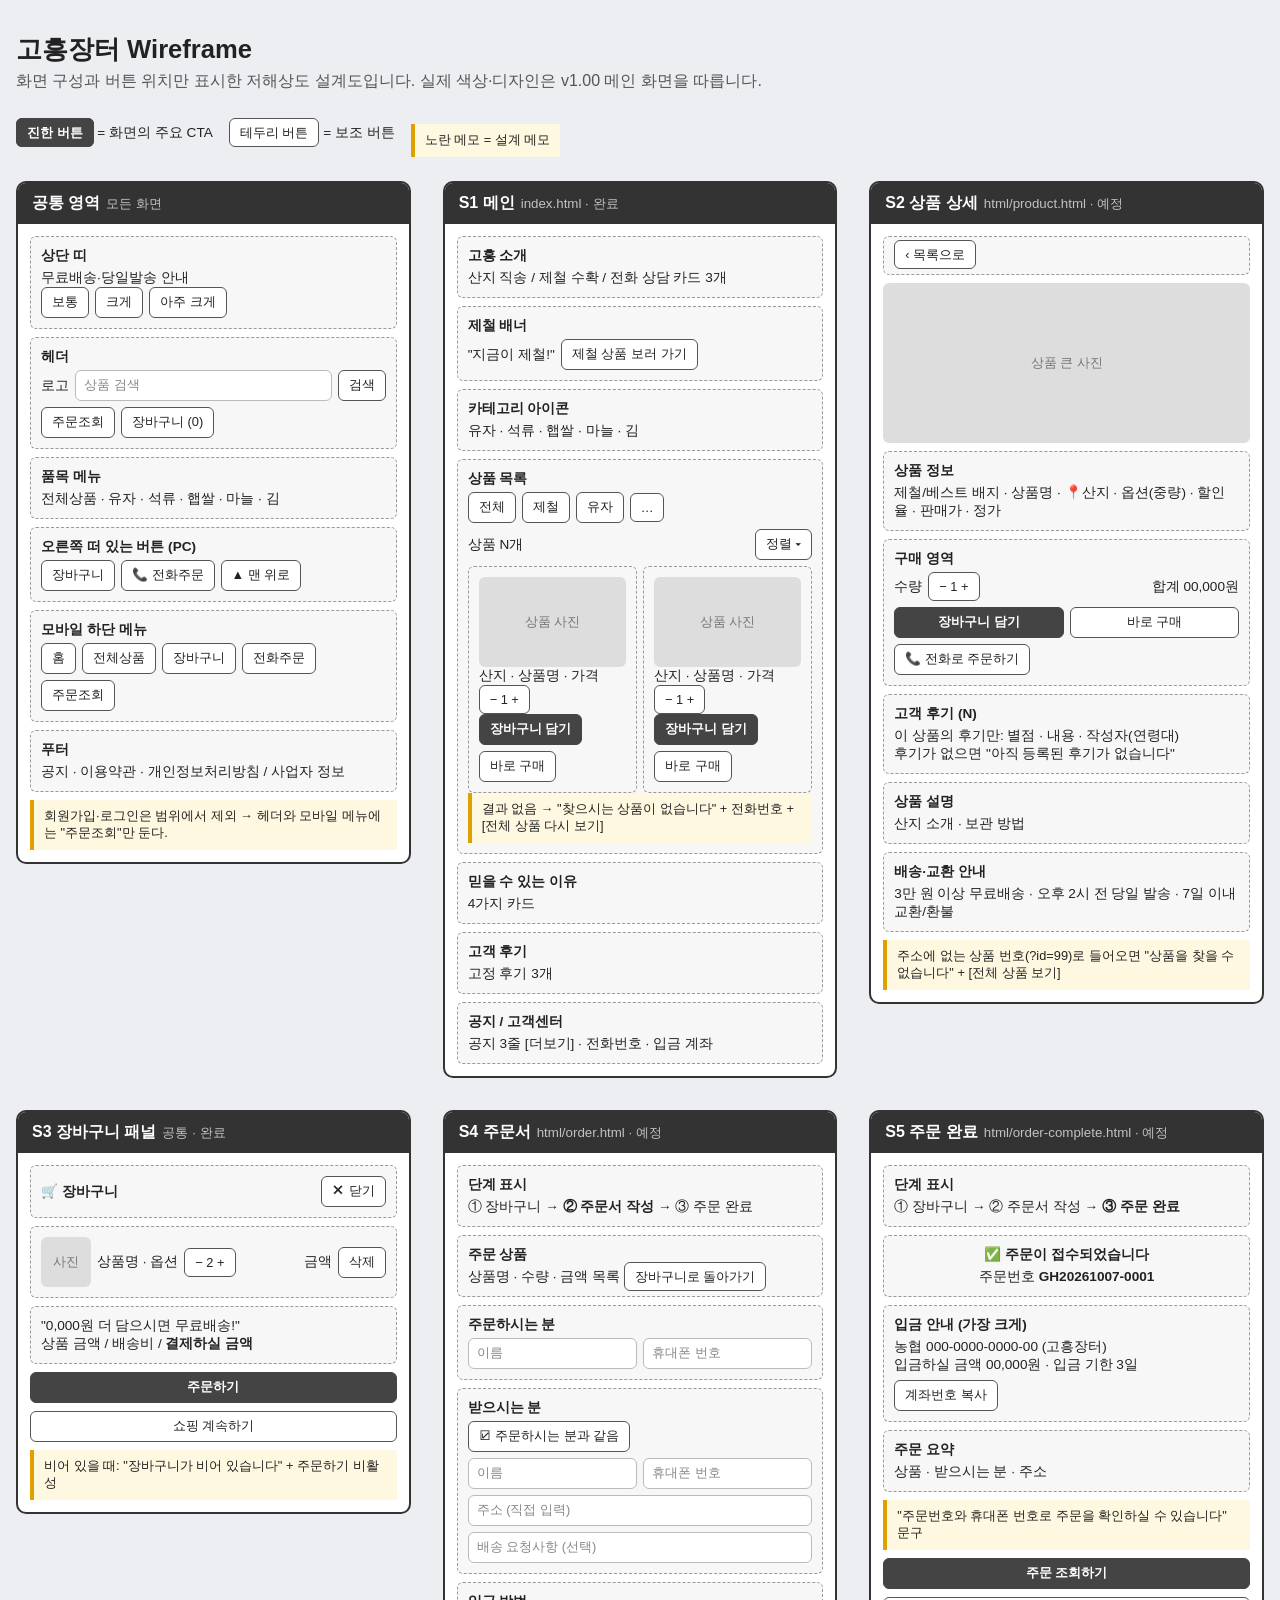
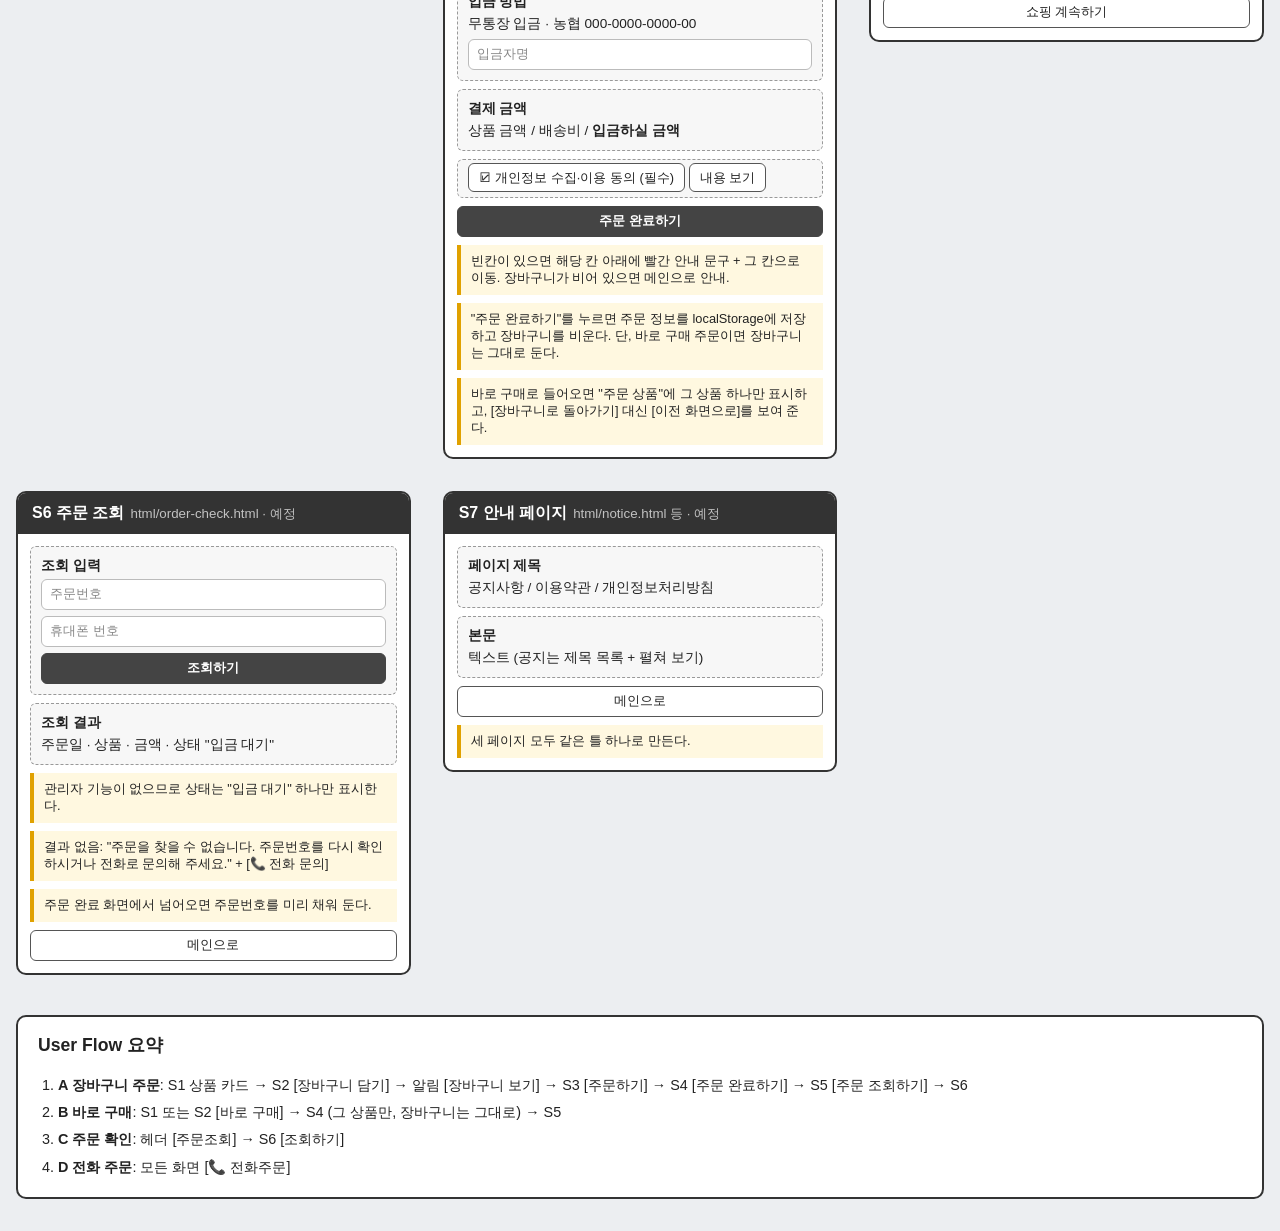
==== wireframe.html @ e3d69ea1 "v1.01 하위 페이지 기본구조, 헤더·내비게이션, 상품 상세 - 기획 문서 추가: PROJECT_PLAN, wireframe, BUILD_SPEC, BUILD_STEPS - 하위" ====
<!DOCTYPE html>
<html lang="ko">
<head>
  <meta charset="UTF-8">
  <meta name="viewport" content="width=device-width, initial-scale=1.0">
  <title>고흥장터 Wireframe</title>
  <style>
    /* 와이어프레임 전용 스타일 (실제 사이트 디자인 아님) */
    * { box-sizing: border-box; }
    body { margin: 0; padding: 32px 16px; font-family: "Noto Sans KR", sans-serif; background: #eceef1; color: #222; }
    h1 { margin: 0 0 4px; font-size: 1.6rem; }
    .lead { margin: 0 0 32px; color: #555; }
    .screens { display: grid; grid-template-columns: repeat(auto-fill, minmax(340px, 1fr)); gap: 32px; align-items: start; }
    .screen { background: #fff; border: 2px solid #333; border-radius: 10px; overflow: hidden; }
    .screen-title { background: #333; color: #fff; padding: 10px 14px; font-weight: 700; }
    .screen-title small { font-weight: 400; opacity: .7; margin-left: 6px; }
    .frame { padding: 12px; display: grid; gap: 8px; }
    .box { border: 1.5px dashed #999; border-radius: 6px; padding: 10px; background: #f7f7f7; font-size: .85rem; }
    .box strong { display: block; margin-bottom: 4px; }
    .row { display: flex; gap: 6px; flex-wrap: wrap; align-items: center; }
    .btn { border: 1.5px solid #555; border-radius: 6px; padding: 6px 10px; font-size: .8rem; background: #fff; }
    .cta { background: #444; color: #fff; border-color: #444; font-weight: 700; }
    .input { flex: 1; min-width: 120px; border: 1.5px solid #bbb; background: #fff; border-radius: 6px; padding: 6px 8px; color: #888; font-size: .8rem; }
    .img { height: 90px; display: grid; place-items: center; background: #ddd; border-radius: 6px; color: #777; font-size: .8rem; }
    .grid2 { display: grid; grid-template-columns: 1fr 1fr; gap: 6px; }
    .note { border-left: 4px solid #e0a100; background: #fff8e0; padding: 8px 10px; font-size: .8rem; }
    .flow { margin-top: 40px; background: #fff; border: 2px solid #333; border-radius: 10px; padding: 16px 20px; }
    .flow h2 { margin-top: 0; font-size: 1.1rem; }
    .flow ol { margin: 0; padding-left: 20px; line-height: 1.9; font-size: .9rem; }
    .legend { display: flex; gap: 16px; flex-wrap: wrap; margin-bottom: 24px; font-size: .85rem; }
  </style>
</head>
<body>
  <h1>고흥장터 Wireframe</h1>
  <p class="lead">화면 구성과 버튼 위치만 표시한 저해상도 설계도입니다. 실제 색상·디자인은 v1.00 메인 화면을 따릅니다.</p>
  <div class="legend">
    <span><span class="btn cta">진한 버튼</span> = 화면의 주요 CTA</span>
    <span><span class="btn">테두리 버튼</span> = 보조 버튼</span>
    <span class="note">노란 메모 = 설계 메모</span>
  </div>

  <div class="screens">

    <!-- 공통 -->
    <section class="screen">
      <div class="screen-title">공통 영역<small>모든 화면</small></div>
      <div class="frame">
        <div class="box"><strong>상단 띠</strong>무료배송·당일발송 안내 <div class="row"><span class="btn">보통</span><span class="btn">크게</span><span class="btn">아주 크게</span></div></div>
        <div class="box"><strong>헤더</strong>
          <div class="row">로고 <span class="input">상품 검색</span><span class="btn">검색</span></div>
          <div class="row" style="margin-top:6px"><span class="btn">주문조회</span><span class="btn">장바구니 (0)</span></div>
        </div>
        <div class="box"><strong>품목 메뉴</strong>전체상품 · 유자 · 석류 · 햅쌀 · 마늘 · 김</div>
        <div class="box"><strong>오른쪽 떠 있는 버튼 (PC)</strong><div class="row"><span class="btn">장바구니</span><span class="btn">📞 전화주문</span><span class="btn">▲ 맨 위로</span></div></div>
        <div class="box"><strong>모바일 하단 메뉴</strong><div class="row"><span class="btn">홈</span><span class="btn">전체상품</span><span class="btn">장바구니</span><span class="btn">전화주문</span><span class="btn">주문조회</span></div></div>
        <div class="box"><strong>푸터</strong>공지 · 이용약관 · 개인정보처리방침 / 사업자 정보</div>
        <div class="note">회원가입·로그인은 범위에서 제외 → 헤더와 모바일 메뉴에는 "주문조회"만 둔다.</div>
      </div>
    </section>

    <!-- S1 -->
    <section class="screen">
      <div class="screen-title">S1 메인<small>index.html · 완료</small></div>
      <div class="frame">
        <div class="box"><strong>고흥 소개</strong>산지 직송 / 제철 수확 / 전화 상담 카드 3개</div>
        <div class="box"><strong>제철 배너</strong><div class="row">"지금이 제철!" <span class="btn">제철 상품 보러 가기</span></div></div>
        <div class="box"><strong>카테고리 아이콘</strong>유자 · 석류 · 햅쌀 · 마늘 · 김</div>
        <div class="box"><strong>상품 목록</strong>
          <div class="row"><span class="btn">전체</span><span class="btn">제철</span><span class="btn">유자</span><span class="btn">…</span></div>
          <div class="row" style="margin:6px 0">상품 N개 <span style="flex:1"></span><span class="btn">정렬 ▾</span></div>
          <div class="grid2">
            <div class="box"><div class="img">상품 사진</div>산지 · 상품명 · 가격<div class="row"><span class="btn">− 1 +</span></div><div class="row"><span class="btn cta">장바구니 담기</span><span class="btn">바로 구매</span></div></div>
            <div class="box"><div class="img">상품 사진</div>산지 · 상품명 · 가격<div class="row"><span class="btn">− 1 +</span></div><div class="row"><span class="btn cta">장바구니 담기</span><span class="btn">바로 구매</span></div></div>
          </div>
          <div class="note">결과 없음 → "찾으시는 상품이 없습니다" + 전화번호 + [전체 상품 다시 보기]</div>
        </div>
        <div class="box"><strong>믿을 수 있는 이유</strong>4가지 카드</div>
        <div class="box"><strong>고객 후기</strong>고정 후기 3개</div>
        <div class="box"><strong>공지 / 고객센터</strong>공지 3줄 [더보기] · 전화번호 · 입금 계좌</div>
      </div>
    </section>

    <!-- S2 -->
    <section class="screen">
      <div class="screen-title">S2 상품 상세<small>html/product.html · 예정</small></div>
      <div class="frame">
        <div class="box"><span class="btn">‹ 목록으로</span></div>
        <div class="img" style="height:160px">상품 큰 사진</div>
        <div class="box"><strong>상품 정보</strong>제철/베스트 배지 · 상품명 · 📍산지 · 옵션(중량) · 할인율 · 판매가 · 정가</div>
        <div class="box"><strong>구매 영역</strong>
          <div class="row">수량 <span class="btn">− 1 +</span> <span style="flex:1"></span>합계 00,000원</div>
          <div class="row" style="margin-top:6px"><span class="btn cta" style="flex:1;text-align:center">장바구니 담기</span><span class="btn" style="flex:1;text-align:center">바로 구매</span></div>
          <div class="row" style="margin-top:6px"><span class="btn">📞 전화로 주문하기</span></div>
        </div>
        <div class="box"><strong>고객 후기 (N)</strong>이 상품의 후기만: 별점 · 내용 · 작성자(연령대)<br>후기가 없으면 "아직 등록된 후기가 없습니다"</div>
        <div class="box"><strong>상품 설명</strong>산지 소개 · 보관 방법</div>
        <div class="box"><strong>배송·교환 안내</strong>3만 원 이상 무료배송 · 오후 2시 전 당일 발송 · 7일 이내 교환/환불</div>
        <div class="note">주소에 없는 상품 번호(?id=99)로 들어오면 "상품을 찾을 수 없습니다" + [전체 상품 보기]</div>
      </div>
    </section>

    <!-- S3 -->
    <section class="screen">
      <div class="screen-title">S3 장바구니 패널<small>공통 · 완료</small></div>
      <div class="frame">
        <div class="box"><div class="row"><strong style="margin:0">🛒 장바구니</strong><span style="flex:1"></span><span class="btn">✕ 닫기</span></div></div>
        <div class="box"><div class="row"><span class="img" style="width:50px;height:50px">사진</span>상품명 · 옵션 <span class="btn">− 2 +</span><span style="flex:1"></span>금액 <span class="btn">삭제</span></div></div>
        <div class="box">"0,000원 더 담으시면 무료배송!"<br>상품 금액 / 배송비 / <b>결제하실 금액</b></div>
        <div class="row"><span class="btn cta" style="flex:1;text-align:center">주문하기</span></div>
        <div class="row"><span class="btn" style="flex:1;text-align:center">쇼핑 계속하기</span></div>
        <div class="note">비어 있을 때: "장바구니가 비어 있습니다" + 주문하기 비활성</div>
      </div>
    </section>

    <!-- S4 -->
    <section class="screen">
      <div class="screen-title">S4 주문서<small>html/order.html · 예정</small></div>
      <div class="frame">
        <div class="box"><strong>단계 표시</strong>① 장바구니 → <b>② 주문서 작성</b> → ③ 주문 완료</div>
        <div class="box"><strong>주문 상품</strong>상품명 · 수량 · 금액 목록 <span class="btn">장바구니로 돌아가기</span></div>
        <div class="box"><strong>주문하시는 분</strong><div class="row"><span class="input">이름</span><span class="input">휴대폰 번호</span></div></div>
        <div class="box"><strong>받으시는 분</strong>
          <div class="row"><span class="btn">☑ 주문하시는 분과 같음</span></div>
          <div class="row" style="margin-top:6px"><span class="input">이름</span><span class="input">휴대폰 번호</span></div>
          <div class="row" style="margin-top:6px"><span class="input">주소 (직접 입력)</span></div>
          <div class="row" style="margin-top:6px"><span class="input">배송 요청사항 (선택)</span></div>
        </div>
        <div class="box"><strong>입금 방법</strong>무통장 입금 · 농협 000-0000-0000-00<div class="row" style="margin-top:6px"><span class="input">입금자명</span></div></div>
        <div class="box"><strong>결제 금액</strong>상품 금액 / 배송비 / <b>입금하실 금액</b></div>
        <div class="box"><span class="btn">☑ 개인정보 수집·이용 동의 (필수)</span> <span class="btn">내용 보기</span></div>
        <div class="row"><span class="btn cta" style="flex:1;text-align:center">주문 완료하기</span></div>
        <div class="note">빈칸이 있으면 해당 칸 아래에 빨간 안내 문구 + 그 칸으로 이동. 장바구니가 비어 있으면 메인으로 안내.</div>
        <div class="note">"주문 완료하기"를 누르면 주문 정보를 localStorage에 저장하고 장바구니를 비운다. 단, 바로 구매 주문이면 장바구니는 그대로 둔다.</div>
        <div class="note">바로 구매로 들어오면 "주문 상품"에 그 상품 하나만 표시하고, [장바구니로 돌아가기] 대신 [이전 화면으로]를 보여 준다.</div>
      </div>
    </section>

    <!-- S5 -->
    <section class="screen">
      <div class="screen-title">S5 주문 완료<small>html/order-complete.html · 예정</small></div>
      <div class="frame">
        <div class="box"><strong>단계 표시</strong>① 장바구니 → ② 주문서 작성 → <b>③ 주문 완료</b></div>
        <div class="box" style="text-align:center"><strong>✅ 주문이 접수되었습니다</strong>주문번호 <b>GH20261007-0001</b></div>
        <div class="box"><strong>입금 안내 (가장 크게)</strong>농협 000-0000-0000-00 (고흥장터)<br>입금하실 금액 00,000원 · 입금 기한 3일
          <div class="row" style="margin-top:6px"><span class="btn">계좌번호 복사</span></div>
        </div>
        <div class="box"><strong>주문 요약</strong>상품 · 받으시는 분 · 주소</div>
        <div class="note">"주문번호와 휴대폰 번호로 주문을 확인하실 수 있습니다" 문구</div>
        <div class="row"><span class="btn cta" style="flex:1;text-align:center">주문 조회하기</span></div>
        <div class="row"><span class="btn" style="flex:1;text-align:center">쇼핑 계속하기</span></div>
      </div>
    </section>

    <!-- S6 -->
    <section class="screen">
      <div class="screen-title">S6 주문 조회<small>html/order-check.html · 예정</small></div>
      <div class="frame">
        <div class="box"><strong>조회 입력</strong>
          <div class="row"><span class="input">주문번호</span></div>
          <div class="row" style="margin-top:6px"><span class="input">휴대폰 번호</span></div>
          <div class="row" style="margin-top:6px"><span class="btn cta" style="flex:1;text-align:center">조회하기</span></div>
        </div>
        <div class="box"><strong>조회 결과</strong>주문일 · 상품 · 금액 · 상태 "입금 대기"</div>
        <div class="note">관리자 기능이 없으므로 상태는 "입금 대기" 하나만 표시한다.</div>
        <div class="note">결과 없음: "주문을 찾을 수 없습니다. 주문번호를 다시 확인하시거나 전화로 문의해 주세요." + [📞 전화 문의]</div>
        <div class="note">주문 완료 화면에서 넘어오면 주문번호를 미리 채워 둔다.</div>
        <div class="row"><span class="btn" style="flex:1;text-align:center">메인으로</span></div>
      </div>
    </section>

    <!-- S7 -->
    <section class="screen">
      <div class="screen-title">S7 안내 페이지<small>html/notice.html 등 · 예정</small></div>
      <div class="frame">
        <div class="box"><strong>페이지 제목</strong>공지사항 / 이용약관 / 개인정보처리방침</div>
        <div class="box"><strong>본문</strong>텍스트 (공지는 제목 목록 + 펼쳐 보기)</div>
        <div class="row"><span class="btn" style="flex:1;text-align:center">메인으로</span></div>
        <div class="note">세 페이지 모두 같은 틀 하나로 만든다.</div>
      </div>
    </section>

  </div>

  <section class="flow">
    <h2>User Flow 요약</h2>
    <ol>
      <li><b>A 장바구니 주문</b>: S1 상품 카드 → S2 [장바구니 담기] → 알림 [장바구니 보기] → S3 [주문하기] → S4 [주문 완료하기] → S5 [주문 조회하기] → S6</li>
      <li><b>B 바로 구매</b>: S1 또는 S2 [바로 구매] → S4 (그 상품만, 장바구니는 그대로) → S5</li>
      <li><b>C 주문 확인</b>: 헤더 [주문조회] → S6 [조회하기]</li>
      <li><b>D 전화 주문</b>: 모든 화면 [📞 전화주문]</li>
    </ol>
  </section>
</body>
</html>
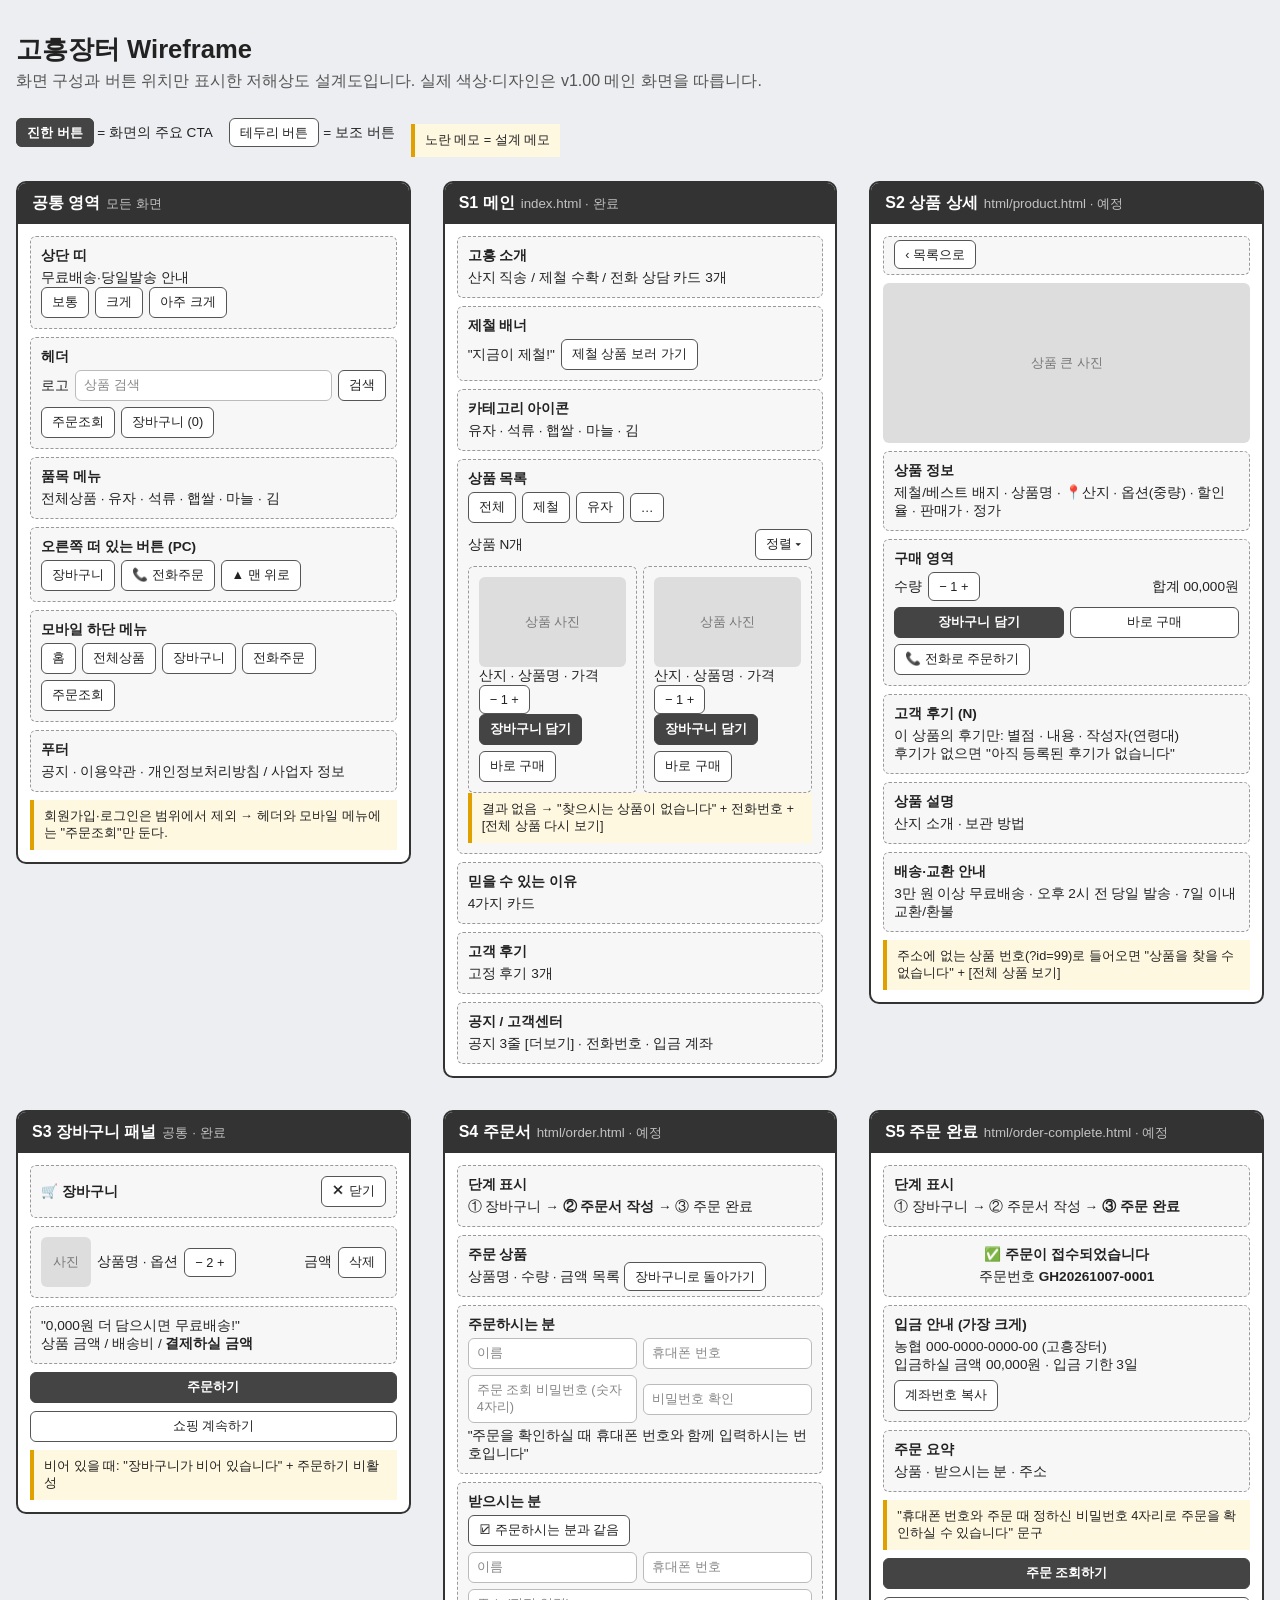
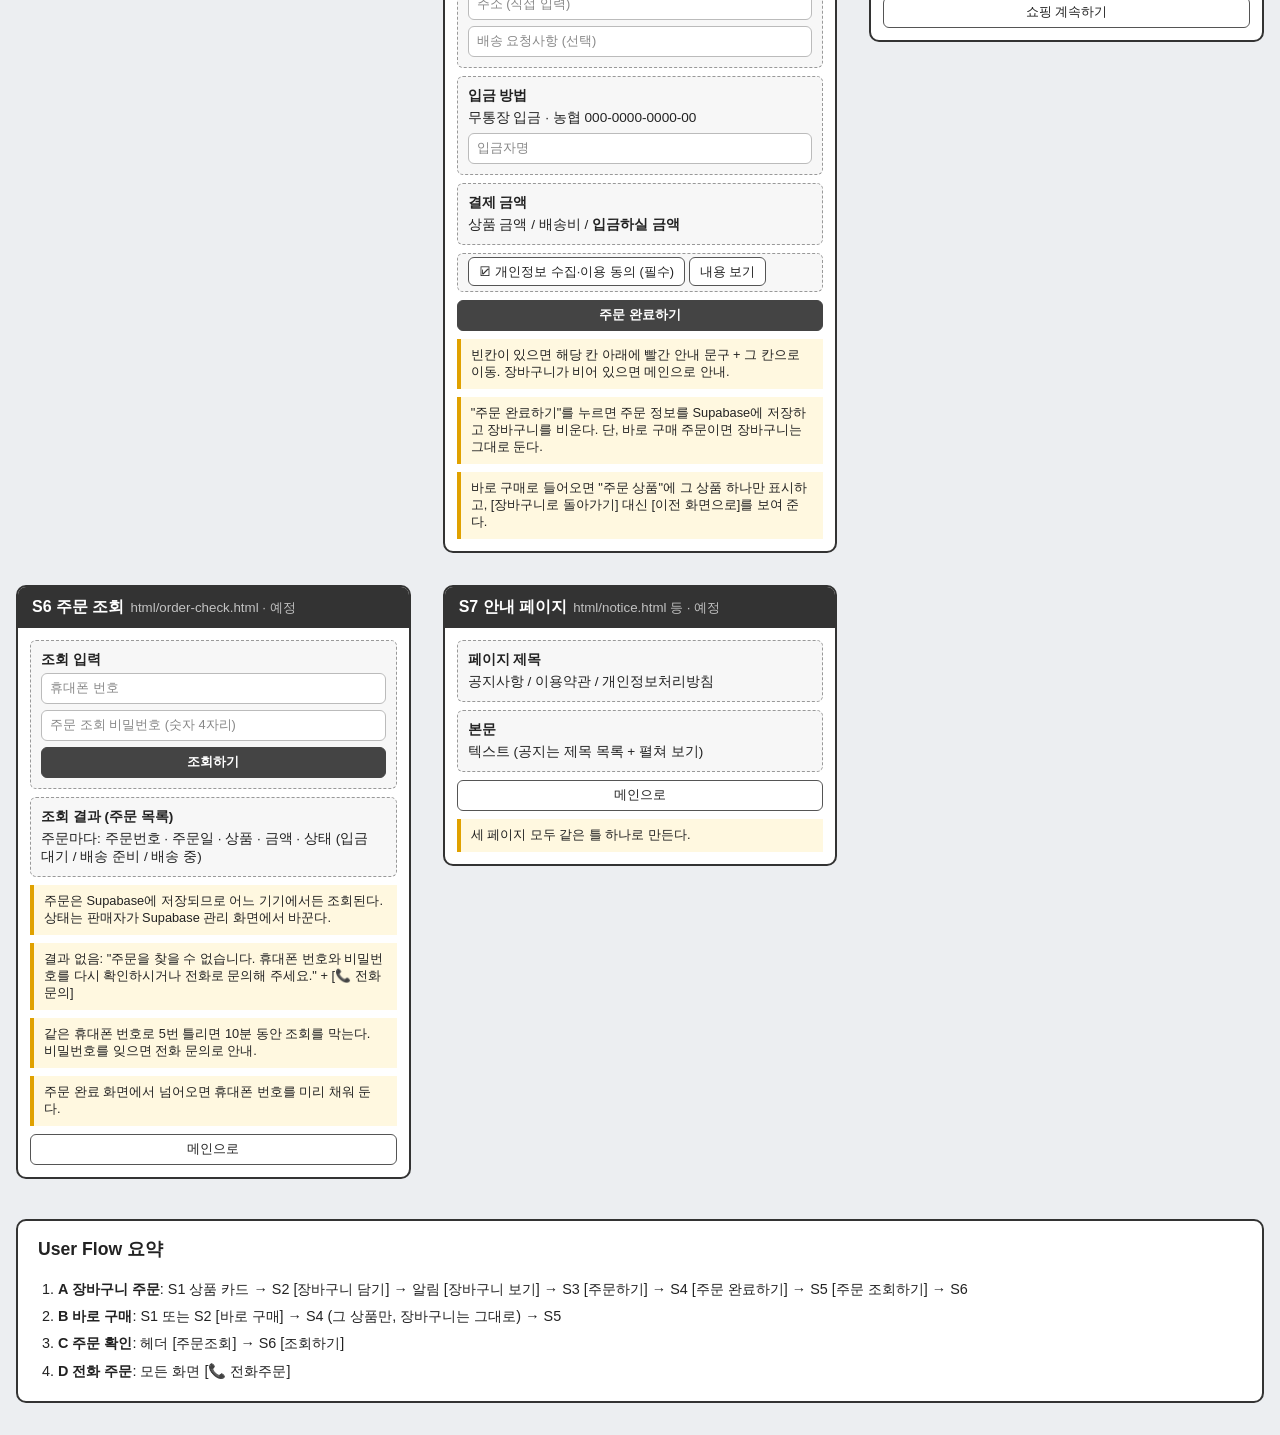
==== commit 3ae4b5ae: "v1.02 Supabase 비회원 주문 설계, 주문 조회 비밀번호, 제철 사진 슬라이드 - Supabase 비회원 주문 설계: 문서(PLAN·SPEC·STEPS·wireframe)" ====
--- a/wireframe.html
+++ b/wireframe.html
@@ -118,7 +118,9 @@
       <div class="frame">
         <div class="box"><strong>단계 표시</strong>① 장바구니 → <b>② 주문서 작성</b> → ③ 주문 완료</div>
         <div class="box"><strong>주문 상품</strong>상품명 · 수량 · 금액 목록 <span class="btn">장바구니로 돌아가기</span></div>
-        <div class="box"><strong>주문하시는 분</strong><div class="row"><span class="input">이름</span><span class="input">휴대폰 번호</span></div></div>
+        <div class="box"><strong>주문하시는 분</strong><div class="row"><span class="input">이름</span><span class="input">휴대폰 번호</span></div>
+          <div class="row" style="margin-top:6px"><span class="input">주문 조회 비밀번호 (숫자 4자리)</span><span class="input">비밀번호 확인</span></div>
+          <div style="margin-top:4px">"주문을 확인하실 때 휴대폰 번호와 함께 입력하시는 번호입니다"</div></div>
         <div class="box"><strong>받으시는 분</strong>
           <div class="row"><span class="btn">☑ 주문하시는 분과 같음</span></div>
           <div class="row" style="margin-top:6px"><span class="input">이름</span><span class="input">휴대폰 번호</span></div>
@@ -130,7 +132,7 @@
         <div class="box"><span class="btn">☑ 개인정보 수집·이용 동의 (필수)</span> <span class="btn">내용 보기</span></div>
         <div class="row"><span class="btn cta" style="flex:1;text-align:center">주문 완료하기</span></div>
         <div class="note">빈칸이 있으면 해당 칸 아래에 빨간 안내 문구 + 그 칸으로 이동. 장바구니가 비어 있으면 메인으로 안내.</div>
-        <div class="note">"주문 완료하기"를 누르면 주문 정보를 localStorage에 저장하고 장바구니를 비운다. 단, 바로 구매 주문이면 장바구니는 그대로 둔다.</div>
+        <div class="note">"주문 완료하기"를 누르면 주문 정보를 Supabase에 저장하고 장바구니를 비운다. 단, 바로 구매 주문이면 장바구니는 그대로 둔다.</div>
         <div class="note">바로 구매로 들어오면 "주문 상품"에 그 상품 하나만 표시하고, [장바구니로 돌아가기] 대신 [이전 화면으로]를 보여 준다.</div>
       </div>
     </section>
@@ -145,7 +147,7 @@
           <div class="row" style="margin-top:6px"><span class="btn">계좌번호 복사</span></div>
         </div>
         <div class="box"><strong>주문 요약</strong>상품 · 받으시는 분 · 주소</div>
-        <div class="note">"주문번호와 휴대폰 번호로 주문을 확인하실 수 있습니다" 문구</div>
+        <div class="note">"휴대폰 번호와 주문 때 정하신 비밀번호 4자리로 주문을 확인하실 수 있습니다" 문구</div>
         <div class="row"><span class="btn cta" style="flex:1;text-align:center">주문 조회하기</span></div>
         <div class="row"><span class="btn" style="flex:1;text-align:center">쇼핑 계속하기</span></div>
       </div>
@@ -156,14 +158,15 @@
       <div class="screen-title">S6 주문 조회<small>html/order-check.html · 예정</small></div>
       <div class="frame">
         <div class="box"><strong>조회 입력</strong>
-          <div class="row"><span class="input">주문번호</span></div>
-          <div class="row" style="margin-top:6px"><span class="input">휴대폰 번호</span></div>
+          <div class="row"><span class="input">휴대폰 번호</span></div>
+          <div class="row" style="margin-top:6px"><span class="input">주문 조회 비밀번호 (숫자 4자리)</span></div>
           <div class="row" style="margin-top:6px"><span class="btn cta" style="flex:1;text-align:center">조회하기</span></div>
         </div>
-        <div class="box"><strong>조회 결과</strong>주문일 · 상품 · 금액 · 상태 "입금 대기"</div>
-        <div class="note">관리자 기능이 없으므로 상태는 "입금 대기" 하나만 표시한다.</div>
-        <div class="note">결과 없음: "주문을 찾을 수 없습니다. 주문번호를 다시 확인하시거나 전화로 문의해 주세요." + [📞 전화 문의]</div>
-        <div class="note">주문 완료 화면에서 넘어오면 주문번호를 미리 채워 둔다.</div>
+        <div class="box"><strong>조회 결과 (주문 목록)</strong>주문마다: 주문번호 · 주문일 · 상품 · 금액 · 상태 (입금 대기 / 배송 준비 / 배송 중)</div>
+        <div class="note">주문은 Supabase에 저장되므로 어느 기기에서든 조회된다. 상태는 판매자가 Supabase 관리 화면에서 바꾼다.</div>
+        <div class="note">결과 없음: "주문을 찾을 수 없습니다. 휴대폰 번호와 비밀번호를 다시 확인하시거나 전화로 문의해 주세요." + [📞 전화 문의]</div>
+        <div class="note">같은 휴대폰 번호로 5번 틀리면 10분 동안 조회를 막는다. 비밀번호를 잊으면 전화 문의로 안내.</div>
+        <div class="note">주문 완료 화면에서 넘어오면 휴대폰 번호를 미리 채워 둔다.</div>
         <div class="row"><span class="btn" style="flex:1;text-align:center">메인으로</span></div>
       </div>
     </section>
